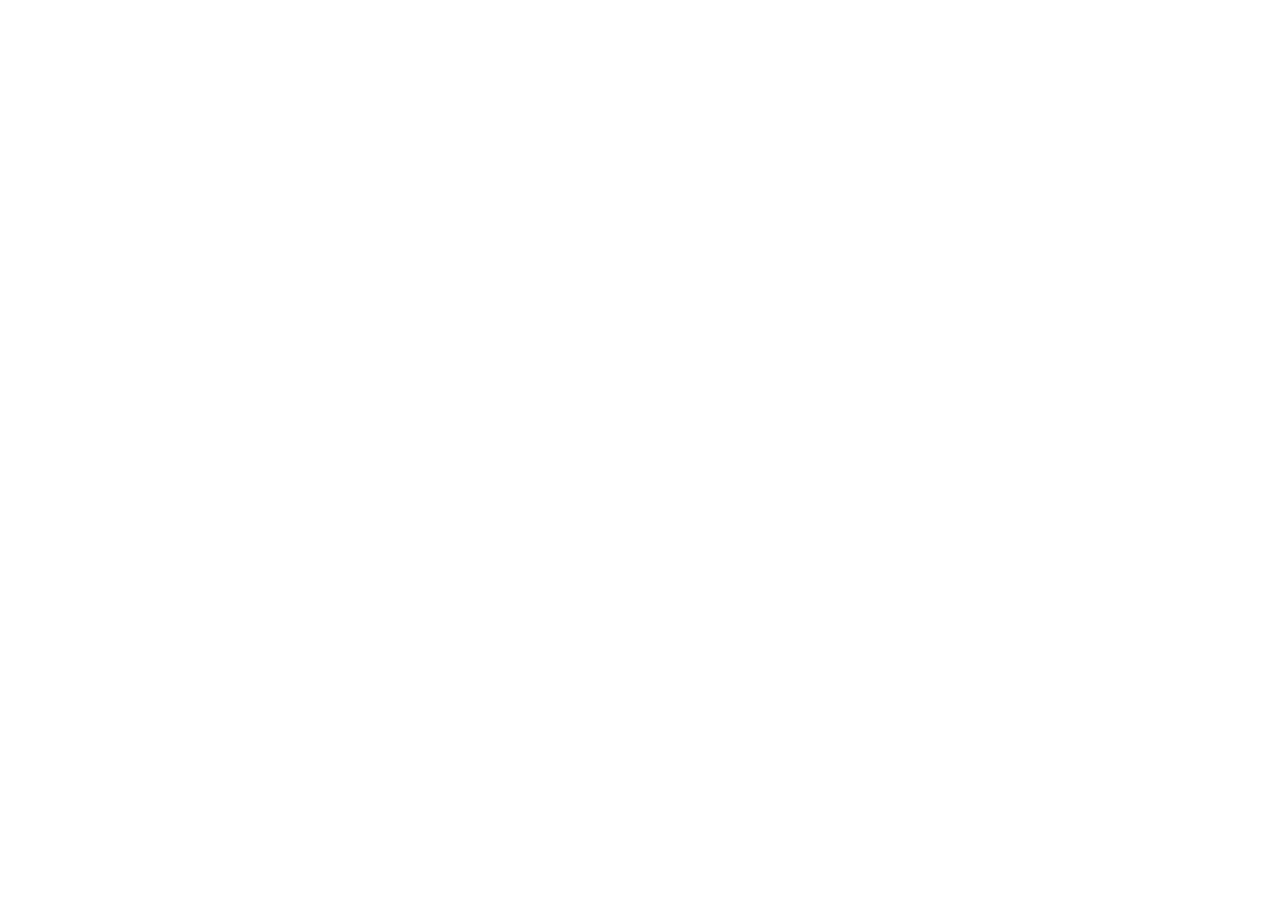
==== index.html @ 52543dbe "Removed the bootstrap and added images folder and moved the picture" ====
<!DOCTYPE html>
<html lang="en">
<head>
  <meta charset="UTF-8">
  <meta name="viewport" content="width=device-width, initial-scale=1.0">
  <title>Web Shop</title>
</head>
<body>
  <script src="script.js"></script>
</body>
</html>
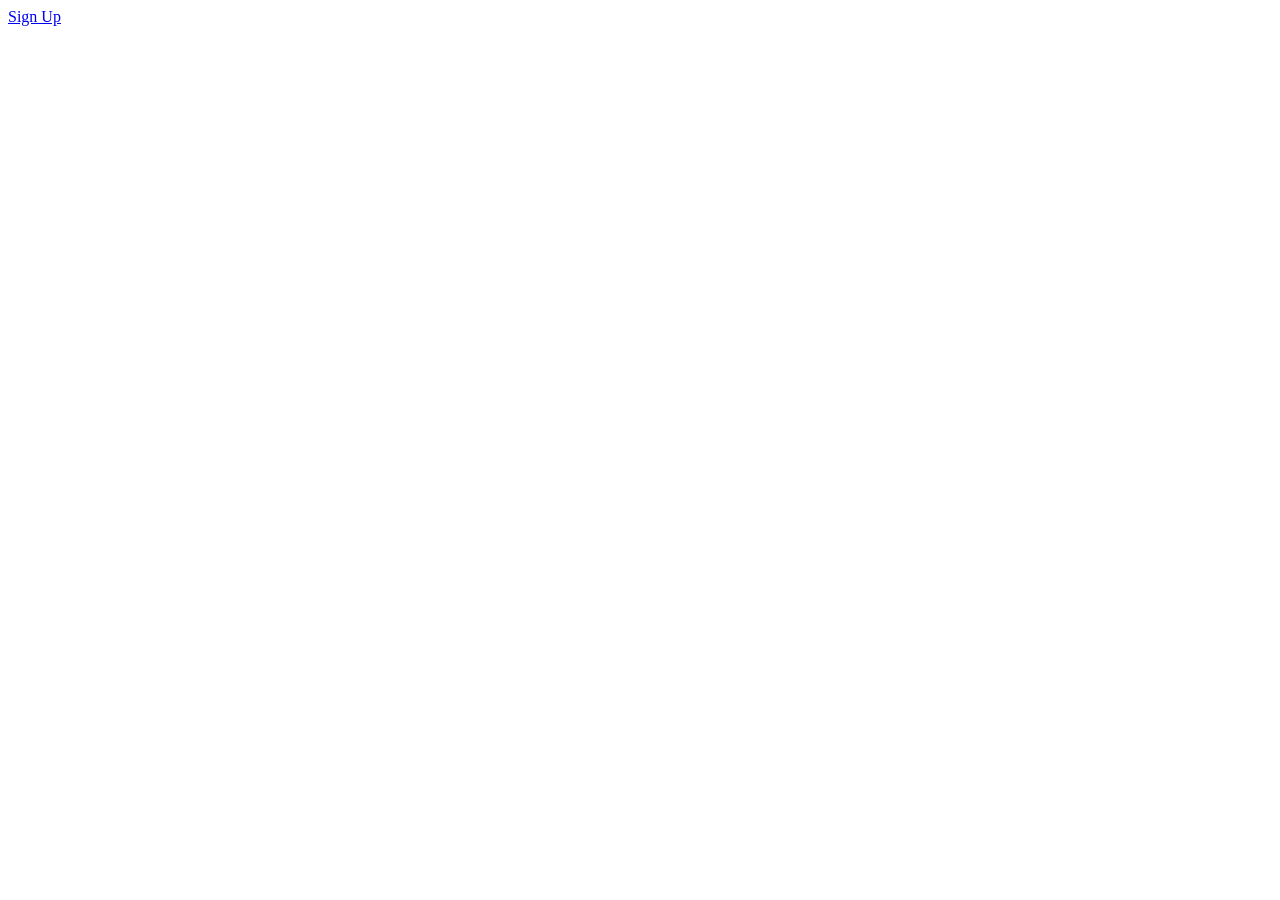
==== commit be10699c: "Created sign up page and also created the input elements" ====
--- a/index.html
+++ b/index.html
@@ -6,6 +6,7 @@
   <title>Web Shop</title>
 </head>
 <body>
+  <a href="signup.html">Sign Up</a>
   <script src="script.js"></script>
 </body>
 </html>
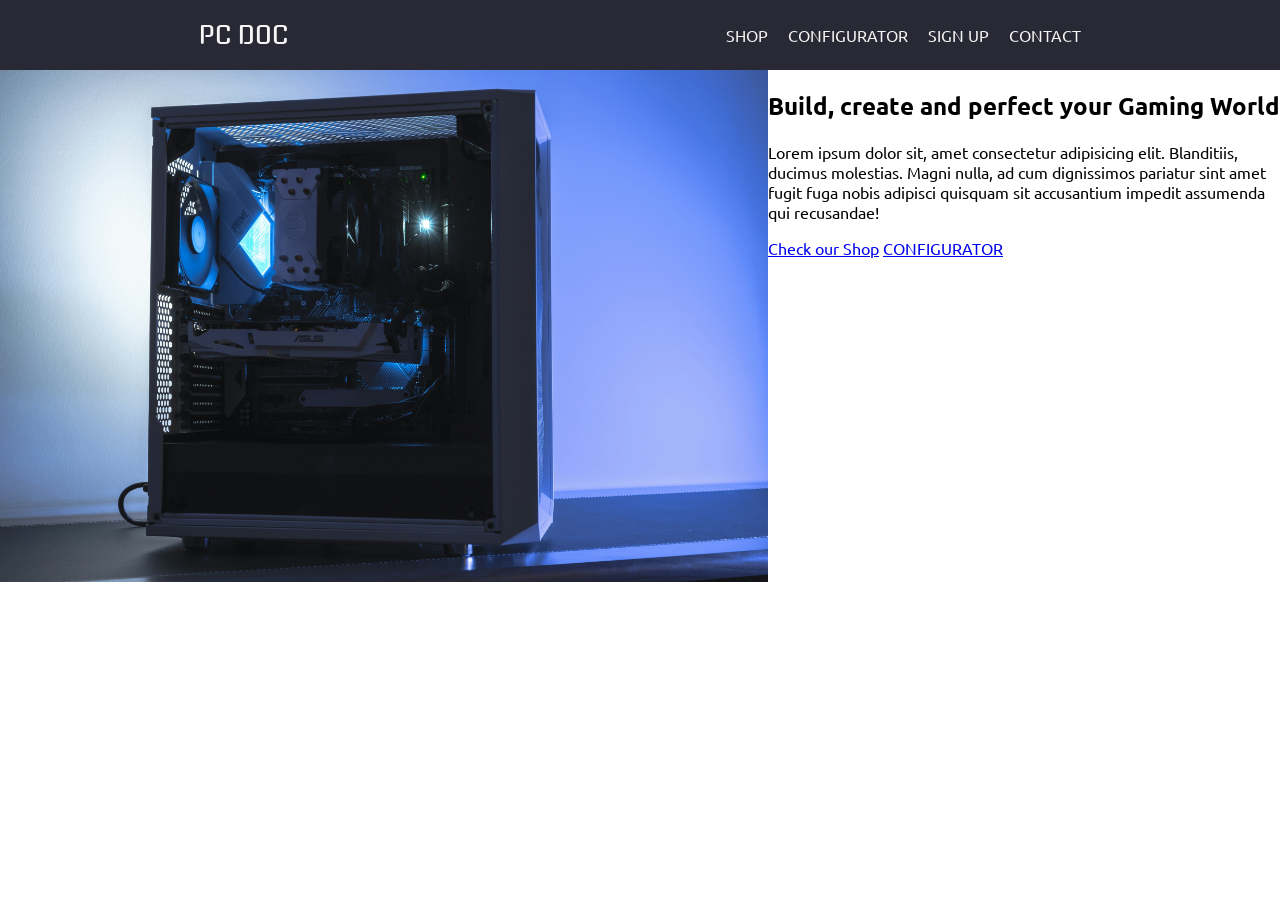
==== commit a4fb9c13: "Added the main font for the shop and started header" ====
--- a/index.html
+++ b/index.html
@@ -3,10 +3,34 @@
 <head>
   <meta charset="UTF-8">
   <meta name="viewport" content="width=device-width, initial-scale=1.0">
-  <title>Web Shop</title>
+  <link rel="stylesheet" href="styles.css">
+  <title>PC DOC main page</title>
 </head>
 <body>
-  <a href="signup.html">Sign Up</a>
+  <nav>
+     <h1 class="gugi-regular">PC DOC</h1>
+     <nav>
+      <ul>
+        <li><a href="#">SHOP</a></li>
+        <li><a href="#">CONFIGURATOR</a></li>
+        <li><a href="#">SIGN UP</a></li>
+        <li><a href="#">CONTACT</a></li>
+      </ul>
+     </nav>
+  </nav>
+  <header>
+    <img src="images/pc-1.jpg" alt="Computer case blue lights">
+    <section class="header-text">
+      <h2>Build, create and perfect your Gaming World</h2>
+      <p>Lorem ipsum dolor sit, amet consectetur adipisicing elit. Blanditiis, ducimus molestias. Magni nulla, ad cum dignissimos pariatur sint amet fugit fuga nobis adipisci quisquam sit accusantium impedit assumenda qui recusandae!</p>
+      <div class="buttons">
+        <a href="#">Check our Shop</a>
+        <a href="#">CONFIGURATOR</a>
+      </div>
+    </section>
+  </header>
+
+  <!-- <a href="signup.html">Sign Up</a> -->
   <script src="script.js"></script>
 </body>
 </html>
--- a/styles.css
+++ b/styles.css
@@ -0,0 +1,61 @@
+@import url('https://fonts.googleapis.com/css2?family=Gugi&family=Ubuntu:ital,wght@0,300;0,400;0,500;0,700;1,300;1,400;1,500;1,700&display=swap');
+
+/*GENERAL STYLING */
+*,
+*::before,
+*::after {
+    box-sizing: border-box;
+}
+
+body {
+    margin: 0;
+    padding: 0;
+    font-family: "Ubuntu", sans-serif;
+}
+
+img {
+    height: auto;
+    max-width: 100%;
+}
+
+
+
+/* FONT CLASS FOR TITLE, FOOTER ETC. */
+.gugi-regular {
+  font-family: "Gugi", sans-serif;
+  font-weight: 400;
+  font-style: normal;
+}
+
+/* NAVIGATION STYLING */
+
+nav {
+    background-color: rgb(41, 41, 53);
+    color: whitesmoke;
+    display: flex;
+    align-items: center;
+    justify-content: space-around;
+}
+
+nav ul {
+    display: flex;
+    justify-content: space-around;
+    gap: 20px;
+    list-style-type: none;
+}
+
+nav a {
+    color: whitesmoke;
+    text-decoration: none;
+}
+
+/* HEADER STYLING */
+
+header {
+    display: flex;
+    justify-content: center;
+}
+
+header img {
+    width: 60%
+}
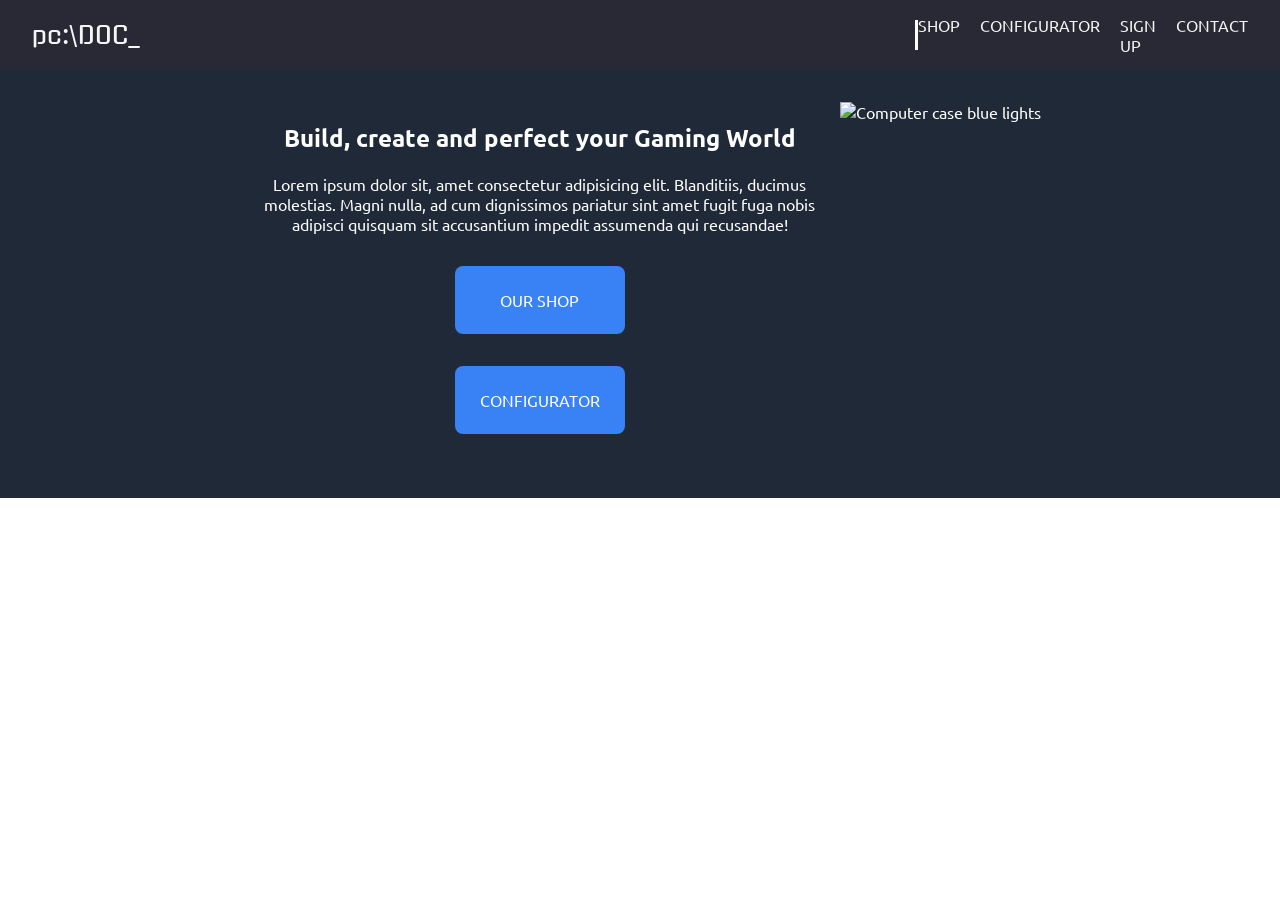
==== commit 349c7dff: "Added the responsive navbar hamburger and updated the header" ====
--- a/index.html
+++ b/index.html
@@ -7,27 +7,32 @@
   <title>PC DOC main page</title>
 </head>
 <body>
-  <nav>
-     <h1 class="gugi-regular">PC DOC</h1>
-     <nav>
-      <ul>
-        <li><a href="#">SHOP</a></li>
-        <li><a href="#">CONFIGURATOR</a></li>
-        <li><a href="#">SIGN UP</a></li>
-        <li><a href="#">CONTACT</a></li>
-      </ul>
-     </nav>
-  </nav>
+ <nav id="main-nav">
+  <h1 class="gugi-regular">pc:\DOC_</h1>
+
+  <input type="checkbox" id="menu-toggle">
+  <label for="menu-toggle" id="hamburger">
+    <span></span>
+    <span></span>
+    <span></span>
+  </label>
+
+  <ul>
+    <li><a href="#">SHOP</a></li>
+    <li><a href="#">CONFIGURATOR</a></li>
+    <li><a href="#">SIGN UP</a></li>
+    <li><a href="#">CONTACT</a></li>
+  </ul>
+</nav>
   <header>
-    <img src="images/pc-1.jpg" alt="Computer case blue lights">
+    
     <section class="header-text">
       <h2>Build, create and perfect your Gaming World</h2>
       <p>Lorem ipsum dolor sit, amet consectetur adipisicing elit. Blanditiis, ducimus molestias. Magni nulla, ad cum dignissimos pariatur sint amet fugit fuga nobis adipisci quisquam sit accusantium impedit assumenda qui recusandae!</p>
-      <div class="buttons">
-        <a href="#">Check our Shop</a>
+        <a href="#">OUR Shop</a>
         <a href="#">CONFIGURATOR</a>
-      </div>
     </section>
+     <img src="images/pc-1.png" alt="Computer case blue lights">
   </header>
 
   <!-- <a href="signup.html">Sign Up</a> -->
--- a/styles.css
+++ b/styles.css
@@ -18,7 +18,10 @@
     max-width: 100%;
 }
 
-
+a 
+{
+    text-decoration: none;
+}
 
 /* FONT CLASS FOR TITLE, FOOTER ETC. */
 .gugi-regular {
@@ -29,22 +32,25 @@
 
 /* NAVIGATION STYLING */
 
-nav {
+#main-nav {
     background-color: rgb(41, 41, 53);
     color: whitesmoke;
     display: flex;
     align-items: center;
-    justify-content: space-around;
+    justify-content: space-between;
+    padding: 0 2em;
+    position: relative;   /* needed for absolute dropdown positioning */
 }
 
-nav ul {
+#main-nav ul {
     display: flex;
-    justify-content: space-around;
     gap: 20px;
     list-style-type: none;
+    margin: 0;
+    padding: 0;
 }
 
-nav a {
+#main-nav a {
     color: whitesmoke;
     text-decoration: none;
 }
@@ -54,8 +60,114 @@
 header {
     display: flex;
     justify-content: center;
+    background-color: #1f2937;
+    color: white;
+    /* max-width: 1000px; */
+    padding: 2em;
+    text-align: center;
 }
 
 header img {
-    width: 60%
+    max-width: 450px;
+
+}
+
+.header-text {
+    max-width: 600px;
+}
+
+.header-text a {
+    text-transform: uppercase;
+    color: white;
+    display: block;
+    margin: 2em auto;
+    max-width: 170px;
+    background-color: #3882f6;
+    padding: 1.5em;
+    text-align: center;
+    border-radius: 8px;
+}
+
+/* HAMBURGER nav */
+#menu-toggle {
+    display: none;
+}
+
+#hamburger {
+    display: none;
+    flex-direction: column;
+    gap: 5px;
+    cursor: pointer;
+}
+
+#hamburger span {
+    display: block;
+    width: 25px;
+    height: 3px;
+    background-color: white;
+    border-radius: 3px;
+    transition: transform 0.3s ease, opacity 0.3s;
+}
+
+@media (max-width: 768px) {
+
+  #hamburger {
+    display: flex;
+  }
+
+  #main-nav ul {
+    display: none;
+    flex-direction: column;
+    gap: 0;
+    position: absolute;
+    top: 100%;       /* drops right below the nav bar */
+    left: 0;
+    width: 100%;
+    background-color: rgb(41, 41, 53);
+    padding: 1em 2em;
+  }
+
+  #main-nav ul li a {
+    display: block;
+    padding: 0.75em 0;
+    border-bottom: 1px solid rgba(255,255,255,0.1);
+  }
+
+  /* THE TOGGLE — checkbox sibling targets the ul directly now */
+  #menu-toggle:checked ~ ul {
+    display: flex;
+  }
+
+  /* X animation */
+  #menu-toggle:checked ~ #hamburger span:nth-child(1) {
+    transform: translateY(8px) rotate(45deg);
+  }
+  #menu-toggle:checked ~ #hamburger span:nth-child(2) {
+    opacity: 0;
+  }
+  #menu-toggle:checked ~ #hamburger span:nth-child(3) {
+    transform: translateY(-8px) rotate(-45deg);
+  }
+}
+
+
+h1 {
+  /* font-family: monospace; */
+  overflow: hidden; /* Hides text until animated */
+  border-right: .15em solid white; /* Cursor */
+  white-space: nowrap; /* Keeps text on one line */
+  width: 0;
+  animation: 
+    typing 3.5s steps(10, end) forwards,
+    blink-caret .75s step-end;
+}
+
+/* Keyframes */
+@keyframes typing {
+  from { width: 0 }
+  to { width: 100% }
+}
+@keyframes blink-caret {
+  from, to { border-color: transparent }
+  50% { border-color: white; }
 }
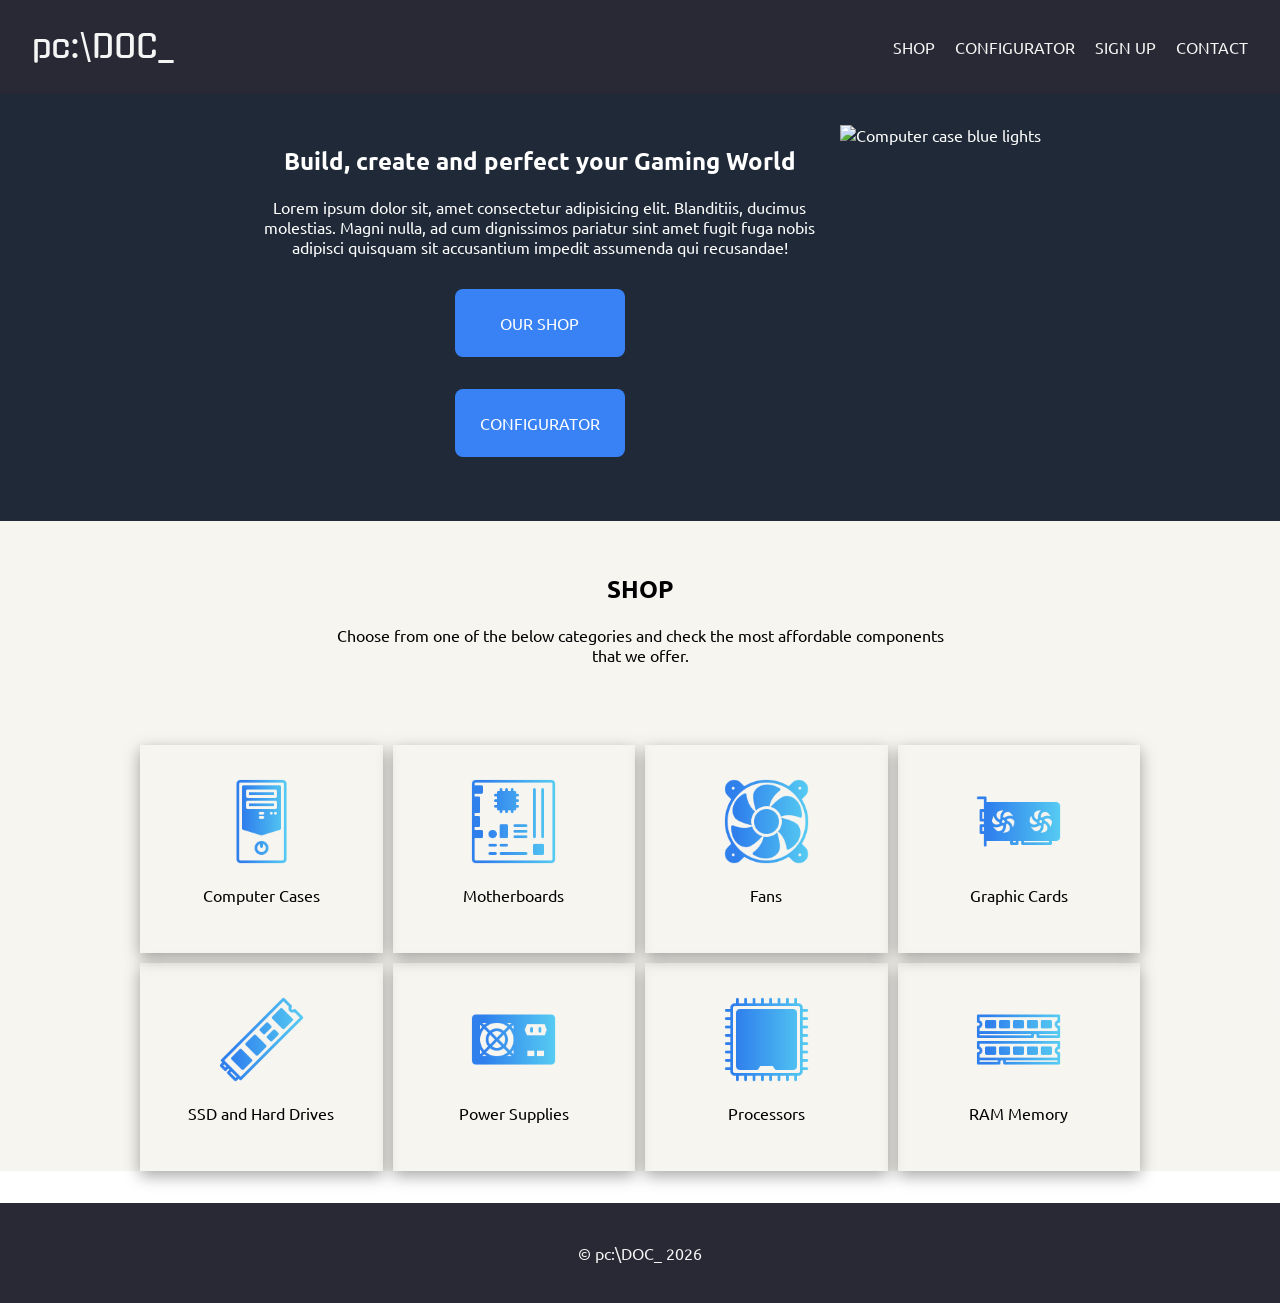
==== commit 2faf0bfd: "Styled the next section with icons, implemented grid and tested the responsive side" ====
--- a/index.html
+++ b/index.html
@@ -34,8 +34,50 @@
     </section>
      <img src="images/pc-1.png" alt="Computer case blue lights">
   </header>
-
+  <section class="shop">
+    <div class="shop-intro">
+    <h2>SHOP</h2>
+    <p>Choose from one of the below categories and check the most affordable components that we offer.</p>
+    </div>
+    <div class="shop-items">
+      <div class="shop-item">
+        <img src="images/shop-icons/computer-tower.png" alt="">
+        <p class="shop-item__name">Computer Cases</p>
+      </div>
+       <div class="shop-item">
+        <img src="images/shop-icons/motherboard.png" alt="">
+        <p class="shop-item__name">Motherboards</p>
+      </div>
+       <div class="shop-item">
+        <img src="images/shop-icons/fan.png" alt="">
+        <p class="shop-item__name">Fans</p>
+      </div>
+       <div class="shop-item">
+        <img src="images/shop-icons/graphic-card.png" alt="">
+        <p class="shop-item__name">Graphic Cards</p>
+      </div>
+       <div class="shop-item">
+        <img src="images/shop-icons/nvme.png" alt="">
+        <p class="shop-item__name">SSD and Hard Drives</p>
+      </div>
+       <div class="shop-item">
+        <img src="images/shop-icons/power-supply.png" alt="">
+        <p class="shop-item__name">Power Supplies</p>
+      </div>
+       <div class="shop-item">
+        <img src="images/shop-icons/processor.png" alt="">
+        <p class="shop-item__name">Processors</p>
+      </div>
+       <div class="shop-item">
+        <img src="images/shop-icons/ram.png" alt="">
+        <p class="shop-item__name">RAM Memory</p>
+      </div>
+    </div>
+  </section>
   <!-- <a href="signup.html">Sign Up</a> -->
   <script src="script.js"></script>
+  <footer>
+    <p>&copy; pc:\DOC_ 2026</p>
+  </footer>
 </body>
 </html>
--- a/styles.css
+++ b/styles.css
@@ -151,23 +151,76 @@
 }
 
 
+/* STYLE FOR TYPING EFFECT */
 h1 {
-  /* font-family: monospace; */
-  overflow: hidden; /* Hides text until animated */
-  border-right: .15em solid white; /* Cursor */
-  white-space: nowrap; /* Keeps text on one line */
-  width: 0;
+  width: 10ch; /* Width of text + 1 for safety */
   animation: 
-    typing 3.5s steps(10, end) forwards,
-    blink-caret .75s step-end;
-}
-
-/* Keyframes */
+    typing 2s steps(9) forwards, /* 9 characters in pc:\DOC_ */
+    blink .5s step-end 4;
+  white-space: nowrap;
+  overflow: hidden;
+  border-right: 3px solid transparent;
+  font-family: monospace;
+  font-size: 2em;
+}
+
 @keyframes typing {
   from { width: 0 }
-  to { width: 100% }
-}
-@keyframes blink-caret {
-  from, to { border-color: transparent }
-  50% { border-color: white; }
+  to { width: 10ch }
+}
+
+@keyframes blink {
+  50% { border-color: white }
+}
+
+
+
+/* SHOP SECTION  */
+.shop {
+  margin: 0;
+  padding: 0;
+  background-color: #f3f1eaaf;
+  /* max-width: 1200px; */
+}
+
+.shop-intro {
+  margin: 0 auto;
+  padding: 2em;
+  text-align: center;
+  max-width: 700px;
+}
+
+
+.shop-items {
+  max-width: 1000px;
+  margin: 2em auto;
+  display: grid;
+  grid-template-columns: repeat(4, 1fr);
+  place-items: center; 
+  gap: 10px;
+
+}
+
+.shop-item {
+  max-width: 450px;
+  text-align: center;
+  box-shadow: rgba(0, 0, 0, 0.35) 0px 5px 15px;
+  padding: 2em;
+}
+
+.shop-item img {
+  width: 50%;
+}
+
+.shop-item:hover {
+  background: rgb(214, 214, 213);
+  transition: 0.3s ease-in-out;
+}
+
+/* FOOTER  */
+footer {
+  background-color: rgb(41, 41, 53);
+  padding: 1.5em;
+  text-align: center;
+  color: whitesmoke;
 }
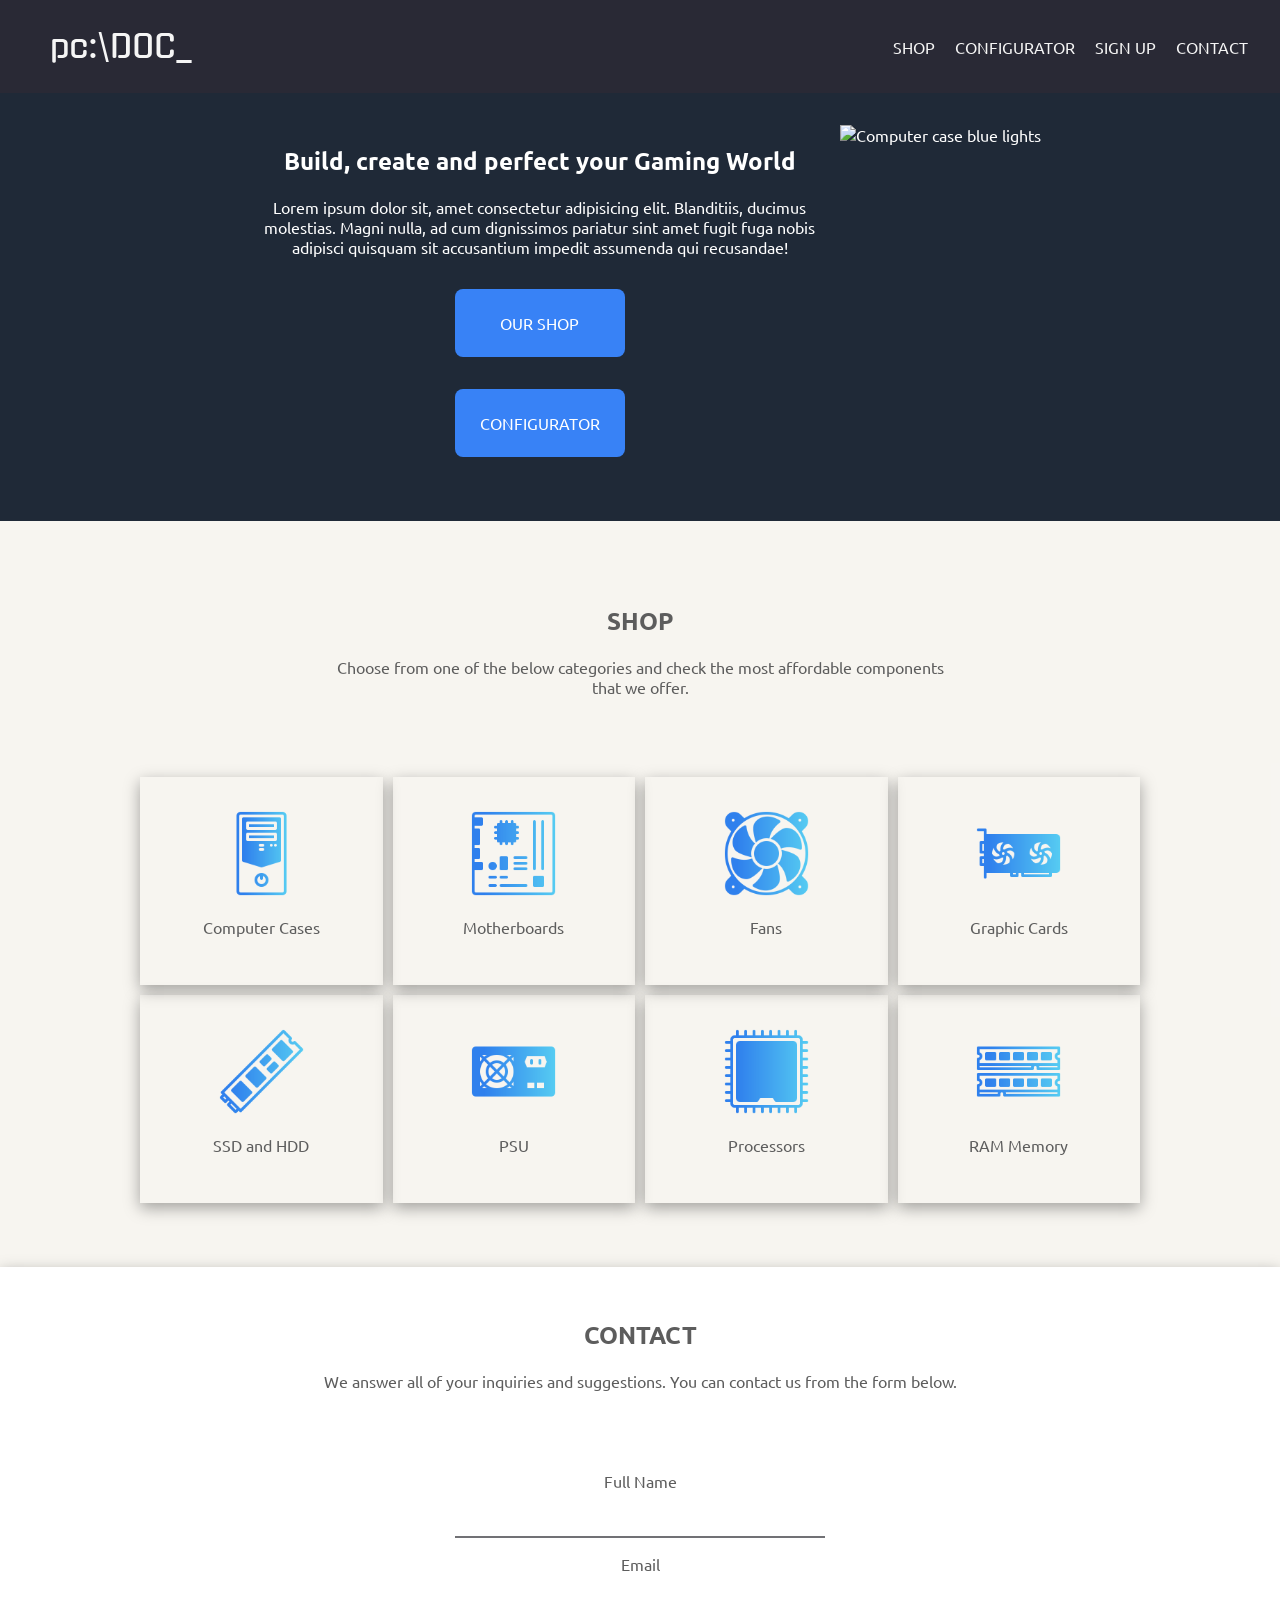
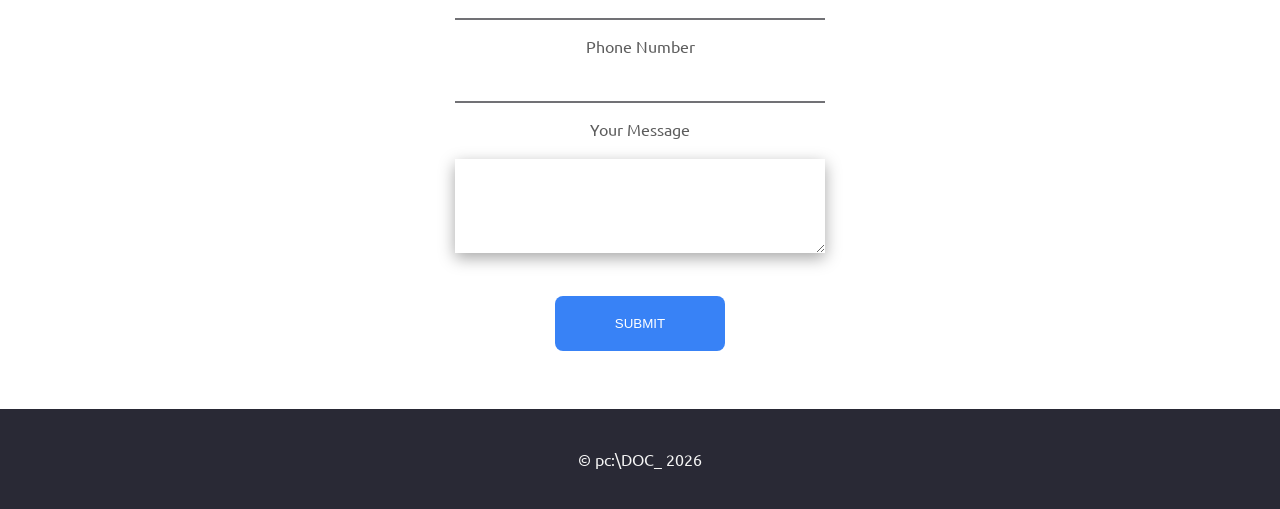
==== commit f0b99428: "Added the contact elements and styled" ====
--- a/index.html
+++ b/index.html
@@ -20,7 +20,7 @@
   <ul>
     <li><a href="#">SHOP</a></li>
     <li><a href="#">CONFIGURATOR</a></li>
-    <li><a href="#">SIGN UP</a></li>
+    <li><a href="signup.html">SIGN UP</a></li>
     <li><a href="#">CONTACT</a></li>
   </ul>
 </nav>
@@ -58,11 +58,11 @@
       </div>
        <div class="shop-item">
         <img src="images/shop-icons/nvme.png" alt="">
-        <p class="shop-item__name">SSD and Hard Drives</p>
+        <p class="shop-item__name">SSD and HDD</p>
       </div>
        <div class="shop-item">
         <img src="images/shop-icons/power-supply.png" alt="">
-        <p class="shop-item__name">Power Supplies</p>
+        <p class="shop-item__name">PSU</p>
       </div>
        <div class="shop-item">
         <img src="images/shop-icons/processor.png" alt="">
@@ -74,7 +74,35 @@
       </div>
     </div>
   </section>
-  <!-- <a href="signup.html">Sign Up</a> -->
+  
+  <form action="#">
+    <div class="form-intro">
+      <h2>CONTACT</h2>
+      <p>We answer all of your inquiries and suggestions. You can contact us from the form below.</p>
+    </div>
+  
+   <div class="form-container">
+     <div class="form-item">
+        <label for="name">Full Name</label><br>
+        <input type="text" id="name" name="name" required>
+     </div>
+      <div class="form-item">
+        <label for="email">Email</label><br>
+        <input type="email" id="email" name="email" required>
+      </div>
+      <div class="form-item">
+        <label for="tel">Phone Number</label><br>
+        <input type="tel" id="tel" name="tel">
+      </div>
+      <div class="form-item">
+        <label for="comment">Your Message</label><br>
+        <textarea name="comment" id="comment" cols="30" rows="6"></textarea>
+      </div>
+      <div class="form-item">
+        <button type="submit">SUBMIT</button>
+      </div>
+   </div>
+  </form>
   <script src="script.js"></script>
   <footer>
     <p>&copy; pc:\DOC_ 2026</p>
--- a/styles.css
+++ b/styles.css
@@ -11,6 +11,8 @@
     margin: 0;
     padding: 0;
     font-family: "Ubuntu", sans-serif;
+    color: #5d5d5d;
+    text-align: center;
 }
 
 img {
@@ -109,46 +111,7 @@
     transition: transform 0.3s ease, opacity 0.3s;
 }
 
-@media (max-width: 768px) {
-
-  #hamburger {
-    display: flex;
-  }
-
-  #main-nav ul {
-    display: none;
-    flex-direction: column;
-    gap: 0;
-    position: absolute;
-    top: 100%;       /* drops right below the nav bar */
-    left: 0;
-    width: 100%;
-    background-color: rgb(41, 41, 53);
-    padding: 1em 2em;
-  }
-
-  #main-nav ul li a {
-    display: block;
-    padding: 0.75em 0;
-    border-bottom: 1px solid rgba(255,255,255,0.1);
-  }
-
-  /* THE TOGGLE — checkbox sibling targets the ul directly now */
-  #menu-toggle:checked ~ ul {
-    display: flex;
-  }
-
-  /* X animation */
-  #menu-toggle:checked ~ #hamburger span:nth-child(1) {
-    transform: translateY(8px) rotate(45deg);
-  }
-  #menu-toggle:checked ~ #hamburger span:nth-child(2) {
-    opacity: 0;
-  }
-  #menu-toggle:checked ~ #hamburger span:nth-child(3) {
-    transform: translateY(-8px) rotate(-45deg);
-  }
-}
+
 
 
 /* STYLE FOR TYPING EFFECT */
@@ -178,12 +141,13 @@
 /* SHOP SECTION  */
 .shop {
   margin: 0;
-  padding: 0;
+  padding: 2em;
   background-color: #f3f1eaaf;
   /* max-width: 1200px; */
 }
 
-.shop-intro {
+.shop-intro,
+.form-intro {
   margin: 0 auto;
   padding: 2em;
   text-align: center;
@@ -213,8 +177,9 @@
 }
 
 .shop-item:hover {
-  background: rgb(214, 214, 213);
+  background: rgb(43, 46, 45);
   transition: 0.3s ease-in-out;
+  color: whitesmoke;
 }
 
 /* FOOTER  */
@@ -223,4 +188,99 @@
   padding: 1.5em;
   text-align: center;
   color: whitesmoke;
-}+}
+
+/* RESPONSIVE for smaller screens  */
+@media (max-width: 768px) {
+
+  #hamburger {
+    display: flex;
+  }
+
+  #main-nav ul {
+    display: none;
+    flex-direction: column;
+    gap: 0;
+    position: absolute;
+    top: 100%;       /* drops right below the nav bar */
+    left: 0;
+    width: 100%;
+    background-color: rgb(41, 41, 53);
+    padding: 1em 2em;
+  }
+
+  #main-nav ul li a {
+    display: block;
+    padding: 0.75em 0;
+    border-bottom: 1px solid rgba(255,255,255,0.1);
+  }
+
+  /* THE TOGGLE — checkbox sibling targets the ul directly now */
+  #menu-toggle:checked ~ ul {
+    display: flex;
+  }
+
+  /* X animation */
+  #menu-toggle:checked ~ #hamburger span:nth-child(1) {
+    transform: translateY(8px) rotate(45deg);
+  }
+  #menu-toggle:checked ~ #hamburger span:nth-child(2) {
+    opacity: 0;
+  }
+  #menu-toggle:checked ~ #hamburger span:nth-child(3) {
+    transform: translateY(-8px) rotate(-45deg);
+  }
+
+}
+
+
+/* FORM STYLING */
+.form-container {
+  margin: 0 auto;
+  padding: 1em;
+  max-width: 650px;
+}
+
+form {
+   box-shadow: rgba(0, 0, 0, 0.35) 0px 5px 15px;
+}
+
+.form-item {
+  display: flex;
+  flex-direction: column;
+  margin: 1em 0;
+}
+
+.form-item input,
+.form-item textarea,
+.form-item button  {
+  width: 60%;
+  margin: 0 auto;
+    outline: none;
+    border: none;
+}
+
+.form-item input {
+  border: unset;
+  border-bottom: 2px solid rgb(113, 113, 117);
+  min-height: 2em;
+}
+
+.form-item textarea {
+   box-shadow: rgba(0, 0, 0, 0.35) 0px 5px 15px;
+}
+
+.form-item button {
+    text-transform: uppercase;
+    color: white;
+    margin: 2em auto;
+    max-width: 170px;
+    background-color: #3882f6;
+    padding: 1.5em;
+    border-radius: 8px;
+}
+
+.form-item button:hover {
+  background-color:#154085;
+}
+
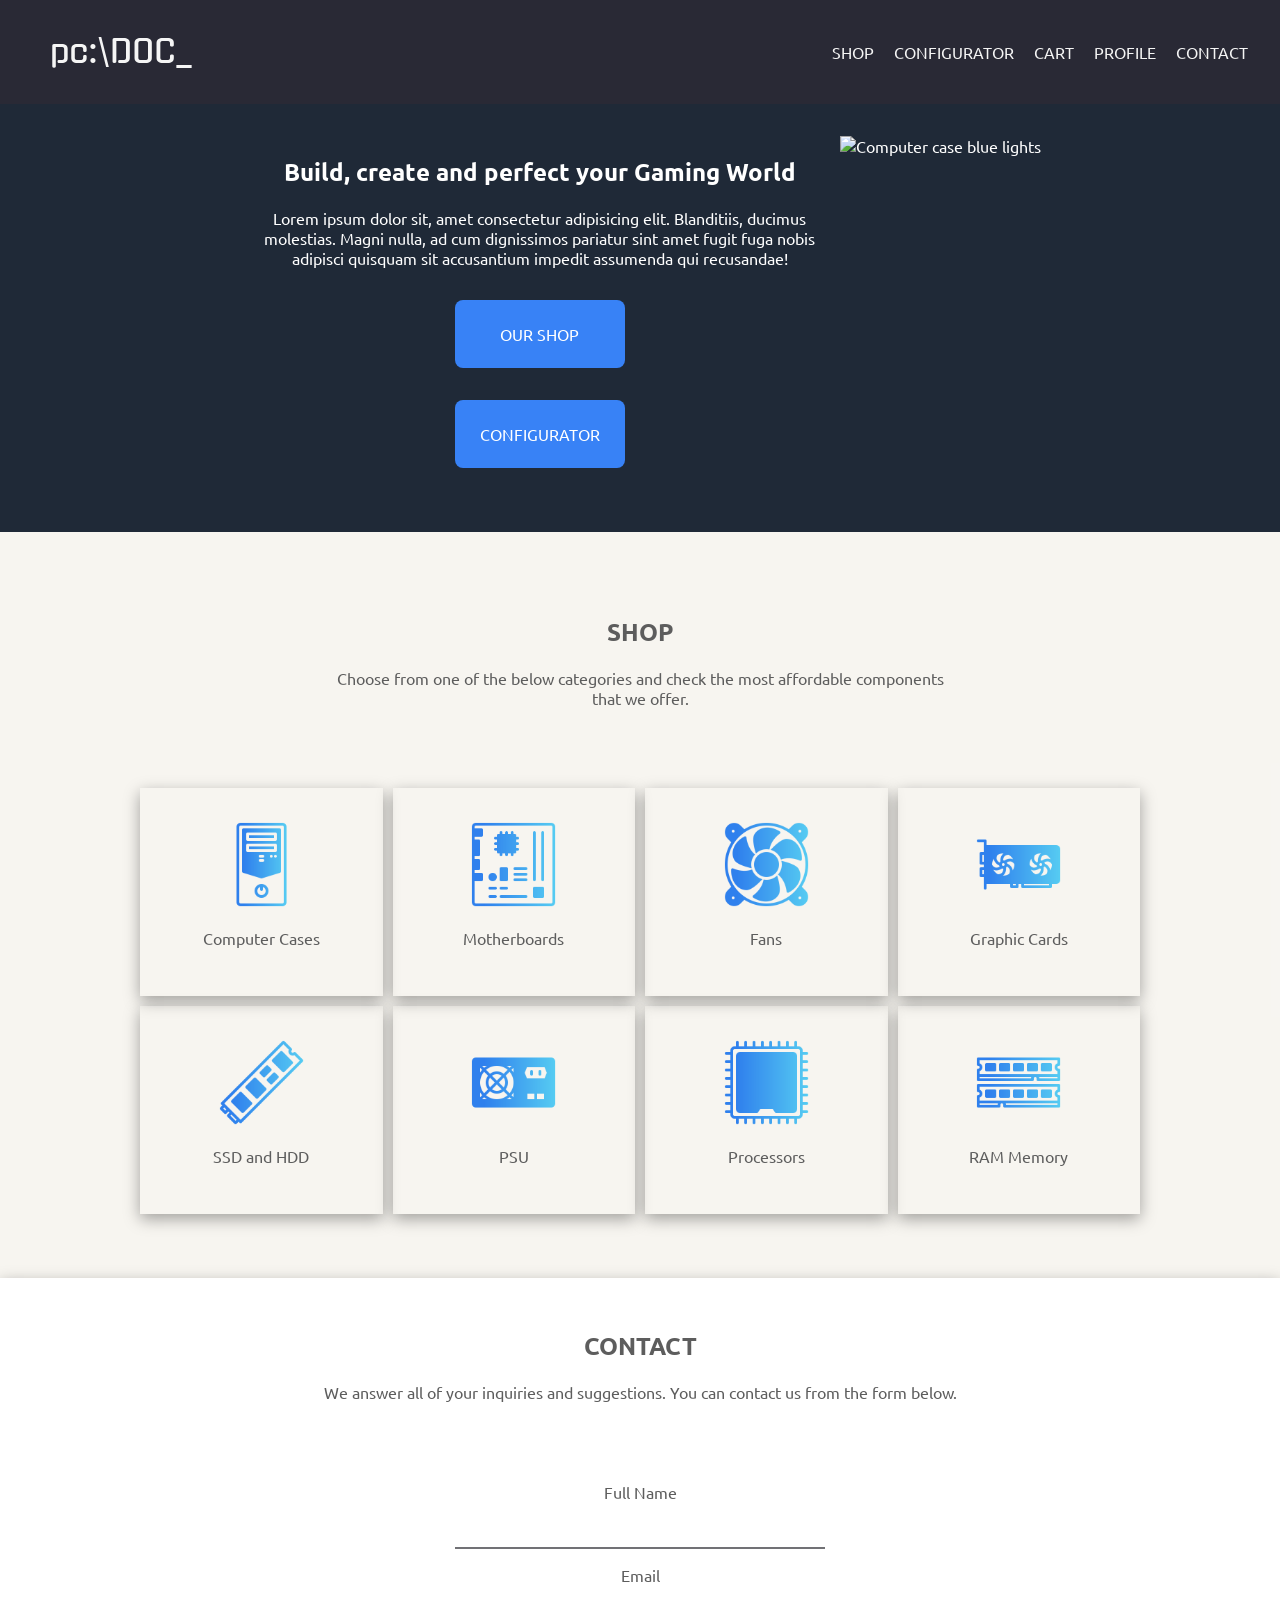
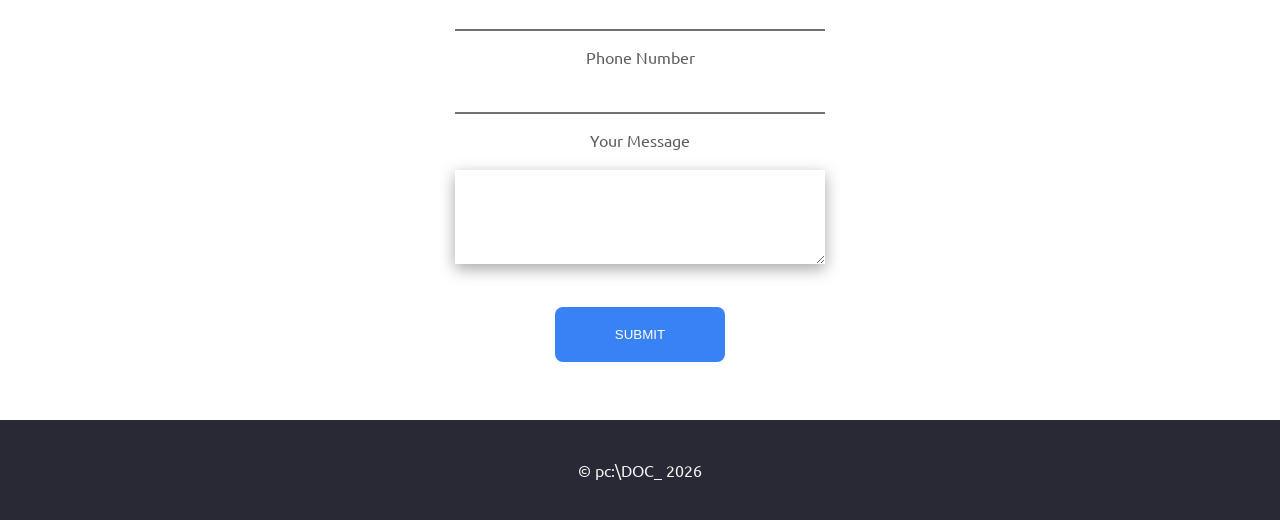
==== commit 7ac592b1: "Created the structure for the whole web shop, added folders and nav and footer" ====
--- a/index.html
+++ b/index.html
@@ -3,12 +3,12 @@
 <head>
   <meta charset="UTF-8">
   <meta name="viewport" content="width=device-width, initial-scale=1.0">
-  <link rel="stylesheet" href="styles.css">
+  <link rel="stylesheet" href="css/styles.css">
   <title>PC DOC main page</title>
 </head>
 <body>
  <nav id="main-nav">
-  <h1 class="gugi-regular">pc:\DOC_</h1>
+   <a href="index.html" class="gugi-regular nav-logo">pc:\DOC_</a>
 
   <input type="checkbox" id="menu-toggle">
   <label for="menu-toggle" id="hamburger">
@@ -18,10 +18,11 @@
   </label>
 
   <ul>
-    <li><a href="#">SHOP</a></li>
-    <li><a href="#">CONFIGURATOR</a></li>
-    <li><a href="signup.html">SIGN UP</a></li>
-    <li><a href="#">CONTACT</a></li>
+    <li><a href="shop.html">SHOP</a></li>
+    <li><a href="builder.html">CONFIGURATOR</a></li>
+    <li><a href="cart.html">CART</a></li>
+    <li><a href="profile.html">PROFILE</a></li>
+    <li><a href="contact.html">CONTACT</a></li>
   </ul>
 </nav>
   <header>
--- a/css/styles.css
+++ b/css/styles.css
@@ -0,0 +1,285 @@
+@import url('https://fonts.googleapis.com/css2?family=Gugi&family=Ubuntu:ital,wght@0,300;0,400;0,500;0,700;1,300;1,400;1,500;1,700&display=swap');
+
+/*GENERAL STYLING */
+*,
+*::before,
+*::after {
+    box-sizing: border-box;
+}
+
+body {
+    margin: 0;
+    padding: 0;
+    font-family: "Ubuntu", sans-serif;
+    color: #5d5d5d;
+    text-align: center;
+}
+
+img {
+    height: auto;
+    max-width: 100%;
+}
+
+a 
+{
+    text-decoration: none;
+}
+
+/* FONT CLASS FOR TITLE, FOOTER ETC. */
+.gugi-regular {
+  font-family: "Gugi", sans-serif;
+  font-weight: 400;
+  font-style: normal;
+}
+
+/* NAVIGATION STYLING */
+
+#main-nav {
+    background-color: rgb(41, 41, 53);
+    color: whitesmoke;
+    display: flex;
+    align-items: center;
+    justify-content: space-between;
+    padding: 2em;
+    position: relative;   /* needed for absolute dropdown positioning */
+}
+
+#main-nav ul {
+    display: flex;
+    gap: 20px;
+    list-style-type: none;
+    margin: 0;
+    padding: 0;
+}
+
+#main-nav a {
+    color: whitesmoke;
+    text-decoration: none;
+}
+
+/* HEADER STYLING */
+
+header {
+    display: flex;
+    justify-content: center;
+    background-color: #1f2937;
+    color: white;
+    /* max-width: 1000px; */
+    padding: 2em;
+    text-align: center;
+}
+
+header img {
+    max-width: 450px;
+
+}
+
+.header-text {
+    max-width: 600px;
+}
+
+.header-text a {
+    text-transform: uppercase;
+    color: white;
+    display: block;
+    margin: 2em auto;
+    max-width: 170px;
+    background-color: #3882f6;
+    padding: 1.5em;
+    text-align: center;
+    border-radius: 8px;
+}
+
+/* HAMBURGER nav */
+#menu-toggle {
+    display: none;
+}
+
+#hamburger {
+    display: none;
+    flex-direction: column;
+    gap: 5px;
+    cursor: pointer;
+}
+
+#hamburger span {
+    display: block;
+    width: 25px;
+    height: 3px;
+    background-color: white;
+    border-radius: 3px;
+    transition: transform 0.3s ease, opacity 0.3s;
+}
+
+
+
+
+/* STYLE FOR TYPING EFFECT */
+.nav-logo {
+  width: 10ch; /* Width of text + 1 for safety */
+  animation: 
+    typing 2s steps(9) forwards, /* 9 characters in pc:\DOC_ */
+    blink .5s step-end 4;
+  white-space: nowrap;
+  overflow: hidden;
+  border-right: 3px solid transparent;
+  font-size: 2em;
+}
+
+@keyframes typing {
+  from { width: 0 }
+  to { width: 10ch }
+}
+
+@keyframes blink {
+  50% { border-color: white }
+}
+
+
+
+/* SHOP SECTION  */
+.shop {
+  margin: 0;
+  padding: 2em;
+  background-color: #f3f1eaaf;
+  /* max-width: 1200px; */
+}
+
+.shop-intro,
+.form-intro {
+  margin: 0 auto;
+  padding: 2em;
+  text-align: center;
+  max-width: 700px;
+}
+
+
+.shop-items {
+  max-width: 1000px;
+  margin: 2em auto;
+  display: grid;
+  grid-template-columns: repeat(4, 1fr);
+  place-items: center; 
+  gap: 10px;
+
+}
+
+.shop-item {
+  max-width: 450px;
+  text-align: center;
+  box-shadow: rgba(0, 0, 0, 0.35) 0px 5px 15px;
+  padding: 2em;
+}
+
+.shop-item img {
+  width: 50%;
+}
+
+.shop-item:hover {
+  background: rgb(43, 46, 45);
+  transition: 0.3s ease-in-out;
+  color: whitesmoke;
+}
+
+/* FOOTER  */
+footer {
+  background-color: rgb(41, 41, 53);
+  padding: 1.5em;
+  text-align: center;
+  color: whitesmoke;
+}
+
+/* RESPONSIVE for smaller screens  */
+@media (max-width: 768px) {
+
+  #hamburger {
+    display: flex;
+  }
+
+  #main-nav ul {
+    display: none;
+    flex-direction: column;
+    gap: 0;
+    position: absolute;
+    top: 100%;       /* drops right below the nav bar */
+    left: 0;
+    width: 100%;
+    background-color: rgb(41, 41, 53);
+    padding: 1em 2em;
+  }
+
+  #main-nav ul li a {
+    display: block;
+    padding: 0.75em 0;
+    border-bottom: 1px solid rgba(255,255,255,0.1);
+  }
+
+  /* THE TOGGLE — checkbox sibling targets the ul directly now */
+  #menu-toggle:checked ~ ul {
+    display: flex;
+  }
+
+  /* X animation */
+  #menu-toggle:checked ~ #hamburger span:nth-child(1) {
+    transform: translateY(8px) rotate(45deg);
+  }
+  #menu-toggle:checked ~ #hamburger span:nth-child(2) {
+    opacity: 0;
+  }
+  #menu-toggle:checked ~ #hamburger span:nth-child(3) {
+    transform: translateY(-8px) rotate(-45deg);
+  }
+
+}
+
+
+/* FORM STYLING */
+.form-container {
+  margin: 0 auto;
+  padding: 1em;
+  max-width: 650px;
+}
+
+form {
+   box-shadow: rgba(0, 0, 0, 0.35) 0px 5px 15px;
+}
+
+.form-item {
+  display: flex;
+  flex-direction: column;
+  margin: 1em 0;
+}
+
+.form-item input,
+.form-item textarea,
+.form-item button  {
+  width: 60%;
+  margin: 0 auto;
+    outline: none;
+    border: none;
+}
+
+.form-item input {
+  border: unset;
+  border-bottom: 2px solid rgb(113, 113, 117);
+  min-height: 2em;
+}
+
+.form-item textarea {
+   box-shadow: rgba(0, 0, 0, 0.35) 0px 5px 15px;
+}
+
+.form-item button {
+    text-transform: uppercase;
+    color: white;
+    margin: 2em auto;
+    max-width: 170px;
+    background-color: #3882f6;
+    padding: 1.5em;
+    border-radius: 8px;
+}
+
+.form-item button:hover {
+  background-color:#154085;
+}
+
